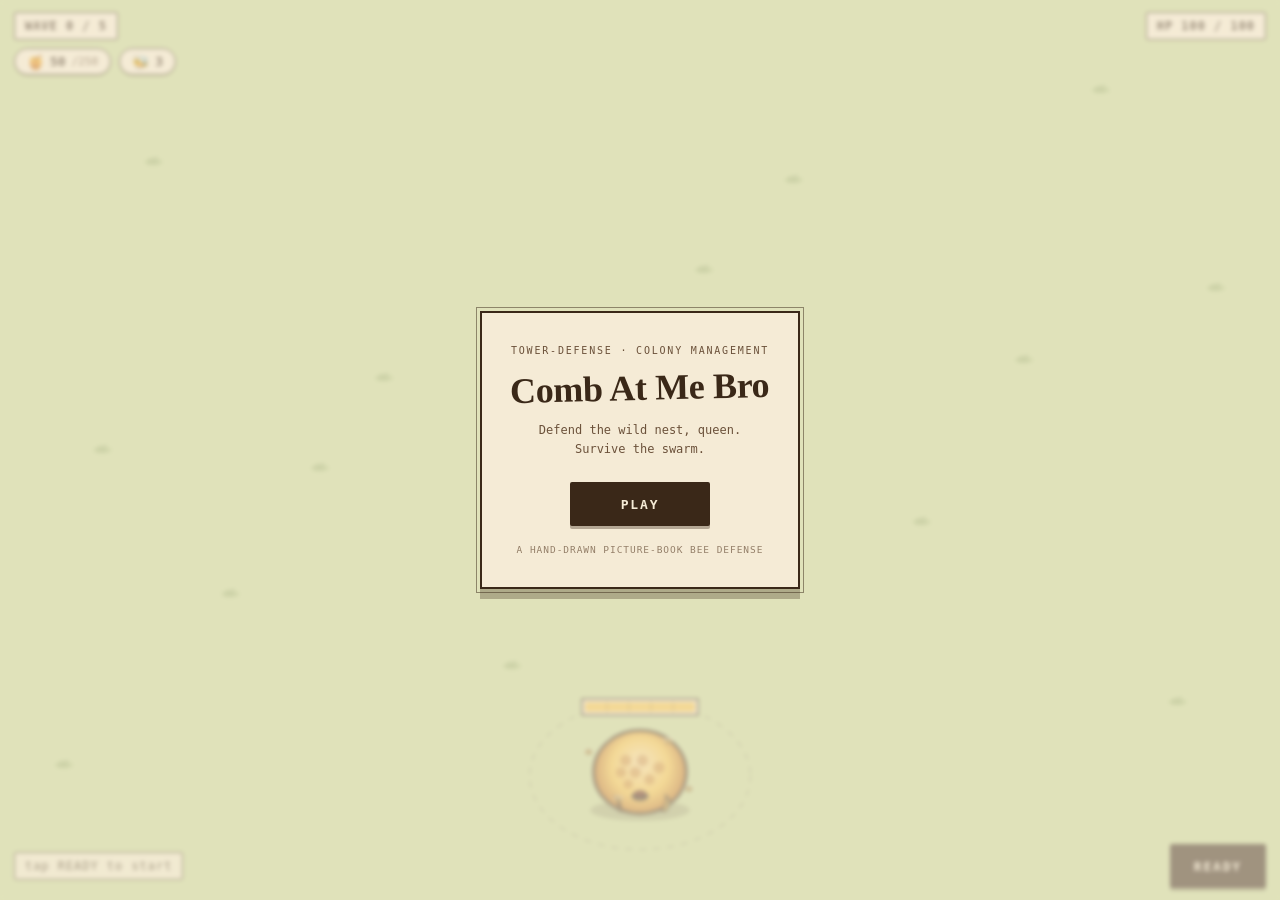
==== index.html @ 6bd29b49 "Phase B2.1: economy state foundation + HUD pills - Add honey + larvae + per-role rank state to the r" ====
<!doctype html>
<html lang="en">
<head>
  <meta charset="utf-8" />
  <meta name="viewport" content="width=device-width,initial-scale=1,viewport-fit=cover,user-scalable=no" />
  <meta name="apple-mobile-web-app-capable" content="yes" />
  <meta http-equiv="Cache-Control" content="no-cache, must-revalidate" />
  <meta http-equiv="Pragma" content="no-cache" />
  <title>Comb At Me Bro</title>
  <link rel="stylesheet" href="./style.css?v=__VERSION__" />
</head>
<body>
  <div id="stage">
    <canvas id="game"></canvas>
    <div id="hud">
      <div class="hud-stack top-stack">
        <div class="hud-row top">
          <span id="wave-label">WAVE 1 / 5</span>
          <span id="hp-label">HP 100</span>
        </div>
        <div class="hud-row currency">
          <span class="pill" id="honey-pill">
            <span class="pill-glyph">🍯</span>
            <span id="honey-amount">50</span><span class="pill-cap">/<span id="honey-cap">250</span></span>
          </span>
          <span class="pill" id="larvae-pill">
            <span class="pill-glyph">🐝</span>
            <span id="larvae-amount">3</span>
          </span>
        </div>
      </div>
      <div class="hud-row bottom">
        <span id="status">tap READY to start</span>
        <button id="ready-btn" class="primary-btn">READY</button>
      </div>
    </div>
    <div id="overlay" class="hidden">
      <div class="overlay-card">
        <h1 id="overlay-title">Game Over</h1>
        <p id="overlay-sub">The hive has fallen.</p>
        <button id="overlay-btn">Restart</button>
      </div>
    </div>
    <div id="title-screen" class="title-overlay">
      <div class="title-card">
        <p class="title-eyebrow">Tower-Defense · Colony Management</p>
        <h1 class="title-name">Comb At Me Bro</h1>
        <p class="title-tagline">Defend the wild nest, queen.<br/>Survive the swarm.</p>
        <button id="title-play" class="primary-btn">PLAY</button>
        <p class="title-foot">a hand-drawn picture-book bee defense</p>
      </div>
    </div>
  </div>
  <script type="module" src="./src/main.js?v=__VERSION__"></script>
</body>
</html>
---- style.css ----
/* Comb At Me Bro — Phase A skeleton styling.
   Palette locked: sage #C8D89A, honey #F2C24A / #E8A24A,
   rust #8A3A1C, deep ink #3A2818, paper #F5EBD6 */

:root {
  --paper: #f5ebd6;
  --paper-2: #e6dcc4;
  --ink: #3a2818;
  --ink-soft: #6b513a;
  --sage: #c8d89a;
  --honey: #f2c24a;
  --honey-deep: #b66b1e;
  --rust: #8a3a1c;
  --rule: #c8c0ad;
}

* { box-sizing: border-box; margin: 0; padding: 0; }

html, body {
  width: 100%;
  height: 100%;
  background: var(--ink);
  color: var(--ink);
  font-family: ui-monospace, 'JetBrains Mono', Menlo, Consolas, monospace;
  overflow: hidden;
  -webkit-tap-highlight-color: transparent;
  touch-action: manipulation;
  user-select: none;
}

#stage {
  position: fixed;
  inset: 0;
  display: flex;
  align-items: center;
  justify-content: center;
  background: var(--ink);
}

#game {
  display: block;
  background: var(--sage);
  width: 100%;
  height: 100%;
  /* keep portrait aspect ~ 9:19.5 on wide screens */
  max-width: 100vw;
  max-height: 100vh;
  image-rendering: auto;
}

#hud {
  position: absolute;
  inset: 0;
  pointer-events: none;
  display: flex;
  flex-direction: column;
  justify-content: space-between;
  padding: max(env(safe-area-inset-top), 12px) 14px max(env(safe-area-inset-bottom), 12px);
  font-size: 12px;
  letter-spacing: 0.08em;
}

.hud-row {
  display: flex;
  justify-content: space-between;
  align-items: center;
  color: var(--ink);
  text-shadow: 0 1px 0 var(--paper);
}

.hud-row.top span {
  background: var(--paper);
  border: 1px solid var(--ink);
  padding: 6px 10px;
  border-radius: 2px;
  font-weight: 700;
}

.hud-row.bottom span {
  background: var(--paper);
  border: 1px solid var(--ink);
  padding: 6px 10px;
  border-radius: 2px;
  opacity: 0.85;
}

.hud-stack { display: flex; flex-direction: column; gap: 8px; }

.hud-row.currency {
  justify-content: flex-start;
  gap: 8px;
}

.pill {
  display: inline-flex;
  align-items: center;
  gap: 6px;
  background: var(--paper);
  border: 1px solid var(--ink);
  border-radius: 999px;
  padding: 5px 12px;
  font-size: 13px;
  font-weight: 700;
  color: var(--ink);
  letter-spacing: 0;
  box-shadow: 0 2px 0 rgba(58, 40, 24, 0.18);
}

.pill .pill-glyph {
  font-size: 14px;
  line-height: 1;
}

.pill .pill-cap {
  font-weight: 400;
  color: var(--ink-soft);
  font-size: 11px;
}

/* visual flash when amount changes */
.pill.flash {
  animation: pill-flash 0.45s ease-out;
}

@keyframes pill-flash {
  0% { background: var(--honey, #F2C24A); transform: translateY(0); }
  40% { transform: translateY(-2px); }
  100% { background: var(--paper); transform: translateY(0); }
}

.primary-btn {
  pointer-events: auto;
  background: var(--ink);
  color: var(--paper);
  border: 2px solid var(--ink);
  padding: 12px 22px;
  font-family: inherit;
  font-size: 13px;
  font-weight: 700;
  letter-spacing: 0.14em;
  cursor: pointer;
  box-shadow: 0 3px 0 rgba(58, 40, 24, 0.35);
  border-radius: 2px;
  min-height: 44px;
  min-width: 96px;
}

.primary-btn:active {
  transform: translateY(2px);
  box-shadow: 0 1px 0 rgba(58, 40, 24, 0.35);
}

.primary-btn.hidden { display: none; }

/* ============================================================
   Title screen
   ============================================================ */
.title-overlay {
  position: absolute;
  inset: 0;
  z-index: 20;
  display: flex;
  align-items: center;
  justify-content: center;
  background: rgba(245, 235, 214, 0.55);
  backdrop-filter: blur(2px);
  -webkit-backdrop-filter: blur(2px);
  padding: 32px 24px;
}

.title-overlay.hidden { display: none; }

.title-card {
  background: var(--paper);
  border: 2px solid var(--ink);
  padding: 32px 28px;
  text-align: center;
  max-width: 94%;
  width: 320px;
  box-shadow: 0 10px 0 rgba(58, 40, 24, 0.3);
  position: relative;
}

/* secondary wobbly border line for hand-drawn doubled-stroke feel */
.title-card::before {
  content: '';
  position: absolute;
  inset: -6px;
  border: 1px solid var(--ink);
  opacity: 0.5;
  pointer-events: none;
}

.title-eyebrow {
  font-size: 10px;
  letter-spacing: 0.18em;
  text-transform: uppercase;
  color: var(--ink-soft);
  margin: 0 0 14px;
}

.title-name {
  font-family: Georgia, 'Fraunces', serif;
  font-weight: 600;
  font-size: 36px;
  line-height: 1.05;
  margin: 0 0 14px;
  letter-spacing: -0.01em;
  color: var(--ink);
  transform: rotate(-1.4deg);
  display: inline-block;
}

.title-tagline {
  font-size: 12px;
  line-height: 1.55;
  color: var(--ink-soft);
  margin: 0 0 24px;
}

.title-foot {
  font-size: 9.5px;
  letter-spacing: 0.1em;
  text-transform: uppercase;
  color: var(--ink-soft);
  margin: 18px 0 0;
  opacity: 0.7;
}

#title-play {
  min-width: 140px;
}

#overlay {
  position: absolute;
  inset: 0;
  display: flex;
  align-items: center;
  justify-content: center;
  background: rgba(58, 40, 24, 0.6);
  z-index: 10;
}

#overlay.hidden { display: none; }

.overlay-card {
  background: var(--paper);
  border: 2px solid var(--ink);
  padding: 28px 32px;
  text-align: center;
  max-width: 80%;
  box-shadow: 0 8px 0 rgba(58, 40, 24, 0.25);
}

.overlay-card h1 {
  font-family: Georgia, 'Fraunces', serif;
  font-size: 28px;
  margin-bottom: 8px;
}

.overlay-card p {
  font-size: 13px;
  color: var(--ink-soft);
  margin-bottom: 18px;
}

.overlay-card button {
  background: var(--ink);
  color: var(--paper);
  border: none;
  padding: 12px 22px;
  font-family: inherit;
  font-size: 12px;
  letter-spacing: 0.12em;
  cursor: pointer;
  pointer-events: auto;
}

.overlay-card button:active { transform: translateY(1px); }
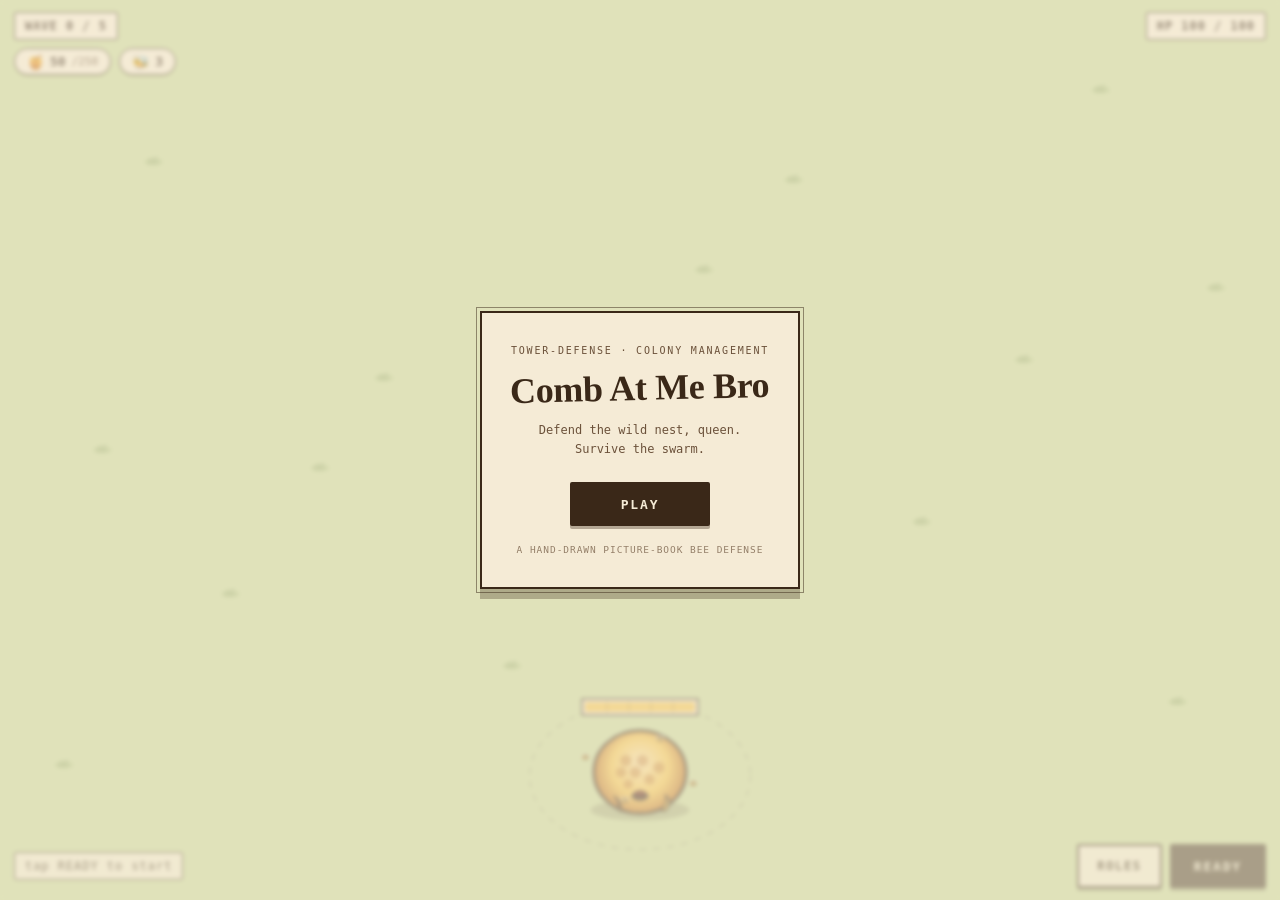
==== commit 4c4b731c: "Phase B2.2: Roles panel — first real spending decision The game now has a real economy loop. Between" ====
--- a/index.html
+++ b/index.html
@@ -31,7 +31,21 @@
       </div>
       <div class="hud-row bottom">
         <span id="status">tap READY to start</span>
-        <button id="ready-btn" class="primary-btn">READY</button>
+        <span class="bottom-actions">
+          <button id="roles-btn" class="ghost-btn">ROLES</button>
+          <button id="ready-btn" class="primary-btn">READY</button>
+        </span>
+      </div>
+    </div>
+
+    <div id="roles-panel" class="panel hidden">
+      <div class="panel-card">
+        <header class="panel-header">
+          <h2>Roles</h2>
+          <span class="panel-honey-tag">🍯 <span id="panel-honey">0</span></span>
+          <button id="roles-done" class="text-btn">DONE</button>
+        </header>
+        <div id="roles-list" class="roles-list"></div>
       </div>
     </div>
     <div id="overlay" class="hidden">
--- a/style.css
+++ b/style.css
@@ -128,6 +128,227 @@
   100% { background: var(--paper); transform: translateY(0); }
 }
 
+/* ============================================================
+   Bottom action bar / ghost button
+   ============================================================ */
+.bottom-actions {
+  display: inline-flex !important;
+  gap: 8px;
+  background: transparent !important;
+  border: none !important;
+  padding: 0 !important;
+  pointer-events: auto;
+}
+
+.ghost-btn {
+  pointer-events: auto;
+  background: var(--paper);
+  color: var(--ink);
+  border: 2px solid var(--ink);
+  padding: 12px 18px;
+  font-family: inherit;
+  font-size: 12px;
+  font-weight: 700;
+  letter-spacing: 0.14em;
+  cursor: pointer;
+  border-radius: 2px;
+  min-height: 44px;
+  min-width: 80px;
+  box-shadow: 0 3px 0 rgba(58, 40, 24, 0.35);
+}
+
+.ghost-btn:active {
+  transform: translateY(2px);
+  box-shadow: 0 1px 0 rgba(58, 40, 24, 0.35);
+}
+
+.ghost-btn.hidden { display: none; }
+
+/* ============================================================
+   Bottom-sheet panel (Roles)
+   ============================================================ */
+.panel {
+  position: absolute;
+  inset: 0;
+  z-index: 15;
+  display: flex;
+  align-items: flex-end;
+  background: rgba(58, 40, 24, 0.55);
+  pointer-events: auto;
+  transition: background 0.2s ease;
+}
+
+.panel.hidden {
+  display: none;
+}
+
+.panel-card {
+  width: 100%;
+  background: var(--paper);
+  border-top: 2px solid var(--ink);
+  padding: 18px 16px max(env(safe-area-inset-bottom), 18px);
+  max-height: 78vh;
+  overflow-y: auto;
+  box-shadow: 0 -6px 0 rgba(58, 40, 24, 0.3);
+  animation: panel-slide-up 0.28s ease-out;
+}
+
+@keyframes panel-slide-up {
+  from { transform: translateY(100%); }
+  to { transform: translateY(0); }
+}
+
+.panel-header {
+  display: flex;
+  justify-content: space-between;
+  align-items: center;
+  margin-bottom: 14px;
+  padding-bottom: 14px;
+  border-bottom: 1px dashed var(--rule);
+  gap: 12px;
+}
+
+.panel-header h2 {
+  font-family: Georgia, 'Fraunces', serif;
+  font-size: 22px;
+  font-weight: 600;
+  margin: 0;
+  flex: 0 0 auto;
+}
+
+.panel-honey-tag {
+  flex: 1;
+  text-align: right;
+  font-size: 14px;
+  font-weight: 700;
+  color: var(--ink);
+  letter-spacing: 0;
+}
+
+.text-btn {
+  background: transparent;
+  border: none;
+  color: var(--ink);
+  font-family: inherit;
+  font-size: 12px;
+  letter-spacing: 0.12em;
+  font-weight: 700;
+  cursor: pointer;
+  padding: 8px 10px;
+  flex: 0 0 auto;
+}
+
+/* ============================================================
+   Role cards inside the Roles panel
+   ============================================================ */
+.role-card {
+  background: var(--paper-2, #E8DCBF);
+  border: 1.5px solid var(--ink);
+  padding: 12px 14px;
+  margin-bottom: 12px;
+  display: grid;
+  grid-template-columns: 36px 1fr;
+  gap: 8px 14px;
+  align-items: center;
+  position: relative;
+}
+
+.role-card .role-glyph {
+  grid-column: 1;
+  grid-row: 1 / span 3;
+  font-size: 26px;
+  text-align: center;
+  align-self: start;
+  padding-top: 4px;
+}
+
+.role-head {
+  display: flex;
+  justify-content: space-between;
+  align-items: center;
+  font-weight: 700;
+  font-size: 14px;
+  letter-spacing: 0.05em;
+}
+
+.role-rank-dots {
+  display: inline-flex;
+  gap: 4px;
+}
+
+.role-rank-dots .dot {
+  width: 9px;
+  height: 9px;
+  border: 1px solid var(--ink);
+  border-radius: 50%;
+}
+
+.role-rank-dots .dot.filled {
+  background: var(--honey, #F2C24A);
+}
+
+.role-desc {
+  font-size: 11px;
+  line-height: 1.45;
+  color: var(--ink-soft);
+}
+
+.role-next {
+  font-size: 12px;
+  color: var(--ink);
+  display: flex;
+  justify-content: space-between;
+  align-items: center;
+  gap: 10px;
+}
+
+.role-next b {
+  color: var(--honey-deep, #B66B1E);
+}
+
+.role-next-text {
+  flex: 1;
+}
+
+.role-btn {
+  background: var(--ink);
+  color: var(--paper);
+  border: none;
+  padding: 8px 14px;
+  font-family: inherit;
+  font-size: 11px;
+  font-weight: 700;
+  letter-spacing: 0.12em;
+  cursor: pointer;
+  border-radius: 2px;
+  min-height: 36px;
+  white-space: nowrap;
+}
+
+.role-btn:active { transform: translateY(1px); }
+
+.role-btn:disabled {
+  background: transparent;
+  color: var(--ink-soft);
+  border: 1px solid var(--rule);
+  cursor: not-allowed;
+}
+
+.role-cost {
+  font-weight: 700;
+  font-size: 12px;
+  color: var(--ink);
+}
+
+.role-cost.unaffordable {
+  color: var(--rust, #8A3A1C);
+}
+
+.role-card.maxed {
+  opacity: 0.7;
+  background: var(--paper);
+}
+
 .primary-btn {
   pointer-events: auto;
   background: var(--ink);
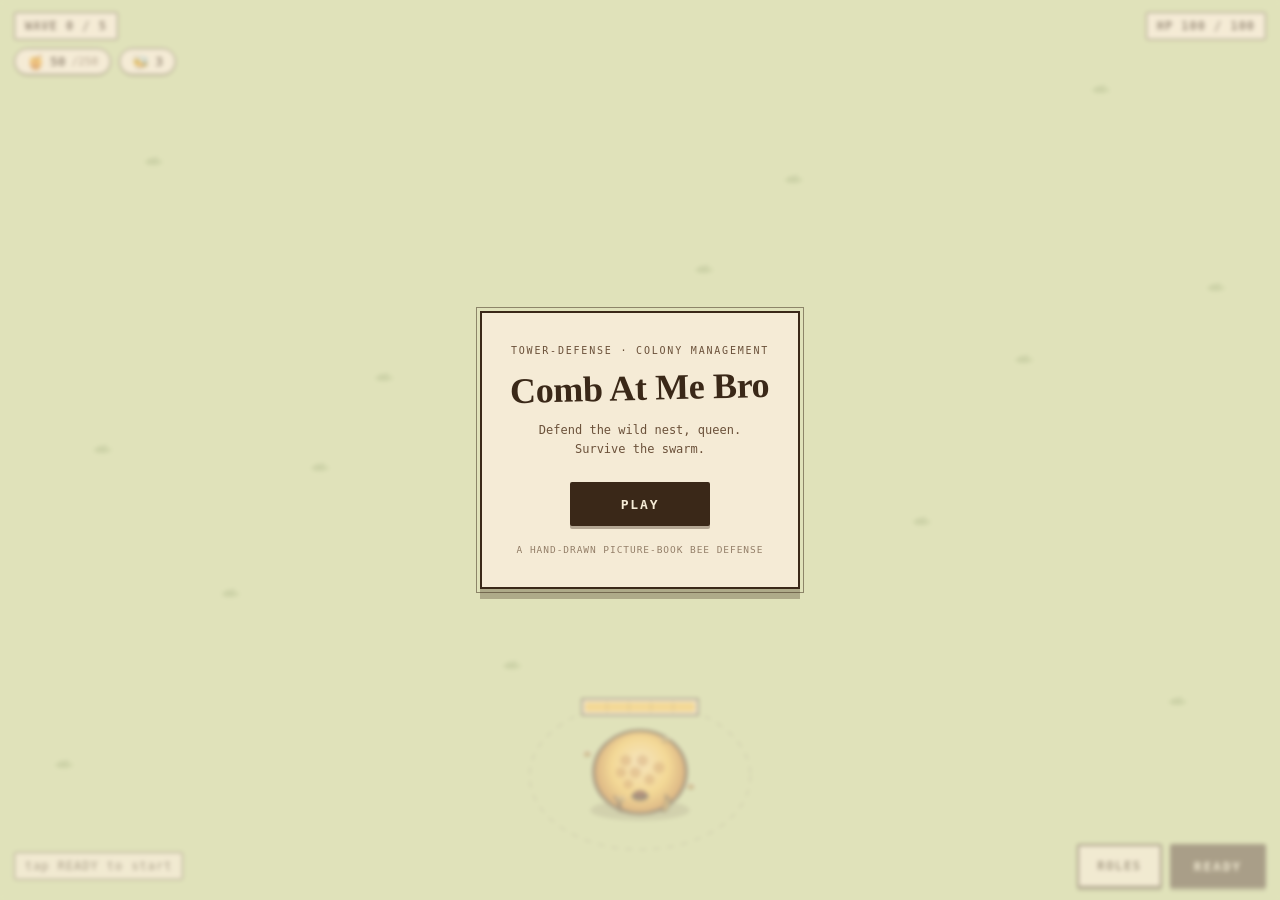
==== commit c9a42369: "Phase B2.3: Hive Conditions — per-run modifiers for build divergence Adds the user's most-requested " ====
--- a/index.html
+++ b/index.html
@@ -16,6 +16,7 @@
       <div class="hud-stack top-stack">
         <div class="hud-row top">
           <span id="wave-label">WAVE 1 / 5</span>
+          <span id="modifier-tag" class="modifier-tag" style="display:none"></span>
           <span id="hp-label">HP 100</span>
         </div>
         <div class="hud-row currency">
@@ -64,6 +65,14 @@
         <p class="title-foot">a hand-drawn picture-book bee defense</p>
       </div>
     </div>
+    <div id="modifier-picker" class="title-overlay hidden">
+      <div class="picker-card">
+        <p class="title-eyebrow">Hive Condition</p>
+        <h2 class="picker-title">The land speaks.</h2>
+        <p class="picker-sub">Each run begins with one. It will shape the build you find.</p>
+        <div id="modifier-options" class="modifier-options"></div>
+      </div>
+    </div>
   </div>
   <script type="module" src="./src/main.js?v=__VERSION__"></script>
 </body>
--- a/style.css
+++ b/style.css
@@ -452,6 +452,115 @@
   min-width: 140px;
 }
 
+/* ============================================================
+   Modifier picker (Hive Condition)
+   ============================================================ */
+.picker-card {
+  background: var(--paper);
+  border: 2px solid var(--ink);
+  padding: 24px 20px 22px;
+  width: 92%;
+  max-width: 380px;
+  max-height: 92vh;
+  overflow-y: auto;
+  text-align: center;
+  position: relative;
+  box-shadow: 0 10px 0 rgba(58, 40, 24, 0.3);
+}
+
+.picker-card::before {
+  content: '';
+  position: absolute;
+  inset: -6px;
+  border: 1px solid var(--ink);
+  opacity: 0.5;
+  pointer-events: none;
+}
+
+.picker-title {
+  font-family: Georgia, 'Fraunces', serif;
+  font-weight: 600;
+  font-size: 24px;
+  margin: 0 0 6px;
+  color: var(--ink);
+  transform: rotate(-1deg);
+  display: inline-block;
+}
+
+.picker-sub {
+  font-size: 11.5px;
+  line-height: 1.55;
+  color: var(--ink-soft);
+  margin: 0 0 22px;
+}
+
+.modifier-options {
+  display: flex;
+  flex-direction: column;
+  gap: 10px;
+  text-align: left;
+}
+
+.modifier-card {
+  border: 1.5px solid var(--ink);
+  background: var(--paper-2, #E8DCBF);
+  padding: 14px;
+  cursor: pointer;
+  transition: transform 0.1s ease, background 0.12s, box-shadow 0.12s;
+  box-shadow: 0 3px 0 rgba(58, 40, 24, 0.25);
+  pointer-events: auto;
+}
+
+.modifier-card:hover { background: var(--paper); }
+.modifier-card:active {
+  transform: translateY(2px);
+  box-shadow: 0 1px 0 rgba(58, 40, 24, 0.25);
+}
+
+.modifier-card .mod-name {
+  font-family: Georgia, 'Fraunces', serif;
+  font-size: 17px;
+  font-weight: 600;
+  margin: 0 0 6px;
+  color: var(--ink);
+}
+
+.modifier-card .mod-summary {
+  font-size: 12px;
+  font-weight: 700;
+  color: var(--honey-deep, #B66B1E);
+  margin: 0 0 6px;
+}
+
+.modifier-card .mod-flavor {
+  font-size: 10.5px;
+  color: var(--ink-soft);
+  font-style: italic;
+  line-height: 1.5;
+  margin: 0 0 8px;
+}
+
+.modifier-card .mod-pushes {
+  font-size: 9.5px;
+  letter-spacing: 0.12em;
+  text-transform: uppercase;
+  color: var(--ink-soft);
+  margin: 0;
+}
+
+/* HUD modifier tag */
+.modifier-tag {
+  font-size: 10px;
+  letter-spacing: 0.08em;
+  text-transform: uppercase;
+  background: var(--ink);
+  color: var(--paper);
+  padding: 4px 8px;
+  border-radius: 2px;
+  font-weight: 700;
+  text-shadow: none !important;
+}
+
 #overlay {
   position: absolute;
   inset: 0;
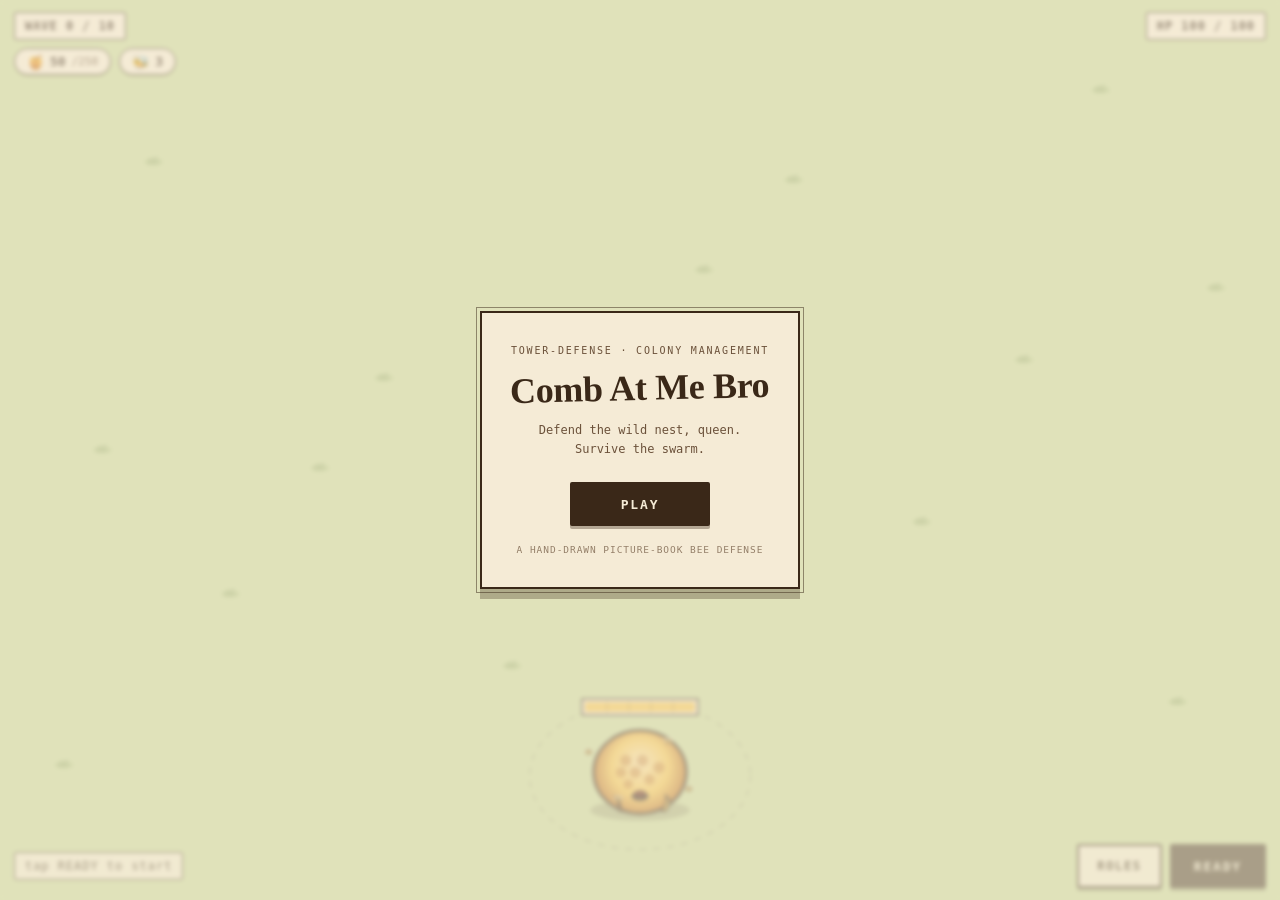
==== commit 943a5705: "Phase B2.5: Boons + Striker–Nurse population cap Two big build-divergence systems land together.  BO" ====
--- a/index.html
+++ b/index.html
@@ -73,6 +73,14 @@
         <div id="modifier-options" class="modifier-options"></div>
       </div>
     </div>
+    <div id="boon-picker" class="title-overlay hidden">
+      <div class="picker-card">
+        <p class="title-eyebrow">A Gift From The Hive</p>
+        <h2 class="picker-title">Pick one.</h2>
+        <p class="picker-sub">Boons stack across the run. Choose what bends your build.</p>
+        <div id="boon-options" class="modifier-options"></div>
+      </div>
+    </div>
   </div>
   <script type="module" src="./src/main.js?v=__VERSION__"></script>
 </body>
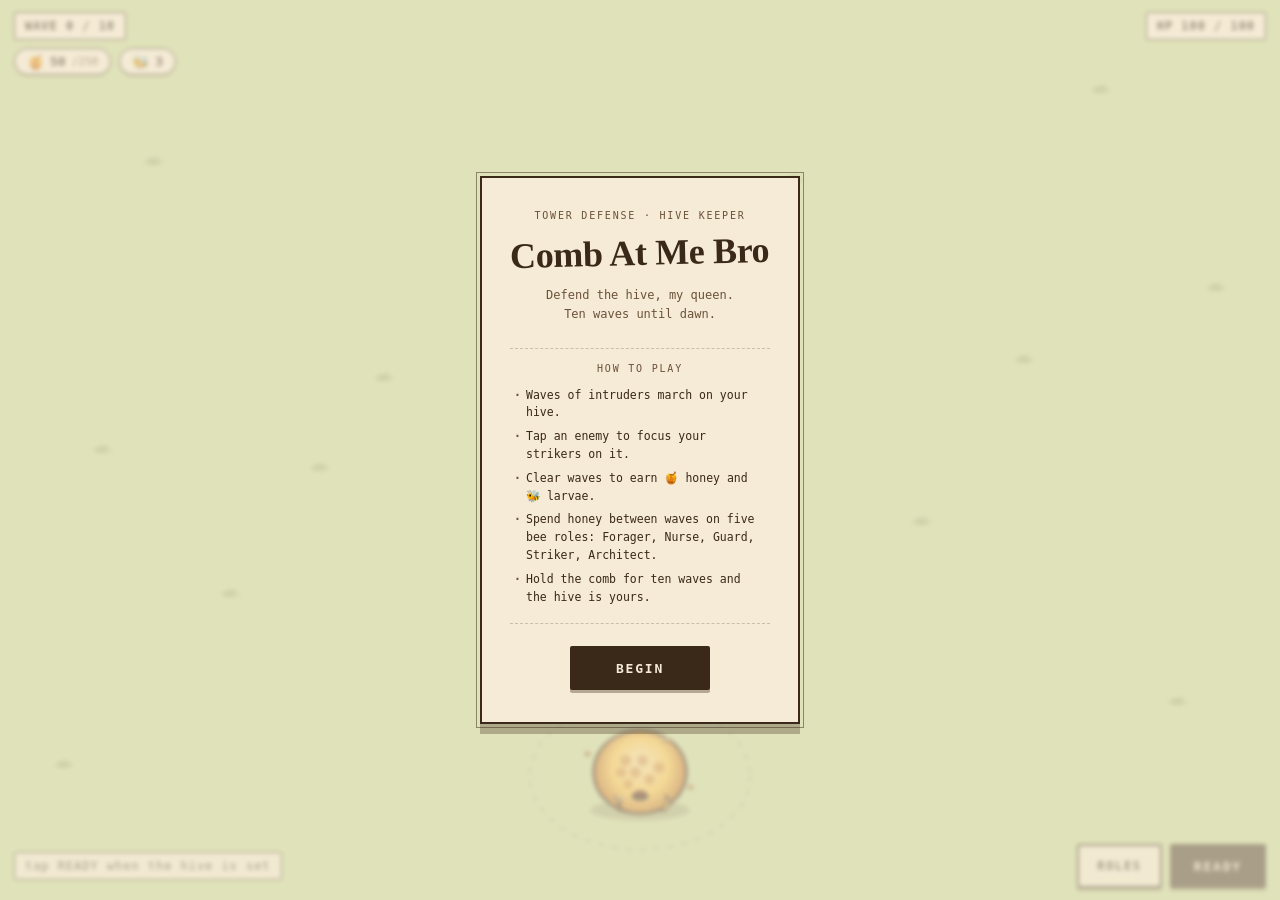
==== commit 2e4e7795: "Phase B2.9: full text pass + How To Play panel User feedback was sharp: dev-meta language was leakin" ====
--- a/index.html
+++ b/index.html
@@ -58,18 +58,27 @@
     </div>
     <div id="title-screen" class="title-overlay">
       <div class="title-card">
-        <p class="title-eyebrow">Tower-Defense · Colony Management</p>
+        <p class="title-eyebrow">Tower Defense · Hive Keeper</p>
         <h1 class="title-name">Comb At Me Bro</h1>
-        <p class="title-tagline">Defend the wild nest, queen.<br/>Survive the swarm.</p>
-        <button id="title-play" class="primary-btn">PLAY</button>
-        <p class="title-foot">a hand-drawn picture-book bee defense</p>
+        <p class="title-tagline">Defend the hive, my queen.<br/>Ten waves until dawn.</p>
+        <div class="howto">
+          <p class="howto-head">HOW TO PLAY</p>
+          <ul class="howto-list">
+            <li>Waves of intruders march on your hive.</li>
+            <li>Tap an enemy to focus your strikers on it.</li>
+            <li>Clear waves to earn 🍯 honey and 🐝 larvae.</li>
+            <li>Spend honey between waves on five bee roles: Forager, Nurse, Guard, Striker, Architect.</li>
+            <li>Hold the comb for ten waves and the hive is yours.</li>
+          </ul>
+        </div>
+        <button id="title-play" class="primary-btn">BEGIN</button>
       </div>
     </div>
     <div id="modifier-picker" class="title-overlay hidden">
       <div class="picker-card">
-        <p class="title-eyebrow">Hive Condition</p>
+        <p class="title-eyebrow">The Season's Omen</p>
         <h2 class="picker-title">The land speaks.</h2>
-        <p class="picker-sub">Each run begins with one. It will shape the build you find.</p>
+        <p class="picker-sub">Every dawn carries one. It will shape the hive you raise.</p>
         <div id="modifier-options" class="modifier-options"></div>
       </div>
     </div>
@@ -77,7 +86,7 @@
       <div class="picker-card">
         <p class="title-eyebrow">A Gift From The Hive</p>
         <h2 class="picker-title">Pick one.</h2>
-        <p class="picker-sub">Boons stack across the run. Choose what bends your build.</p>
+        <p class="picker-sub">Gifts stay with you to the end of the run. Choose well.</p>
         <div id="boon-options" class="modifier-options"></div>
       </div>
     </div>
--- a/style.css
+++ b/style.css
@@ -448,6 +448,45 @@
   opacity: 0.7;
 }
 
+.howto {
+  border-top: 1px dashed var(--rule);
+  border-bottom: 1px dashed var(--rule);
+  padding: 14px 4px;
+  margin: 0 0 22px;
+  text-align: left;
+}
+
+.howto-head {
+  font-size: 10px;
+  letter-spacing: 0.18em;
+  text-transform: uppercase;
+  color: var(--ink-soft);
+  margin: 0 0 10px;
+  text-align: center;
+}
+
+.howto-list {
+  list-style: none;
+  margin: 0;
+  padding: 0;
+  font-size: 11.5px;
+  line-height: 1.55;
+  color: var(--ink);
+}
+
+.howto-list li {
+  padding: 3px 0 3px 12px;
+  position: relative;
+}
+
+.howto-list li::before {
+  content: '·';
+  position: absolute;
+  left: 0;
+  color: var(--ink-soft);
+  font-weight: 700;
+}
+
 #title-play {
   min-width: 140px;
 }
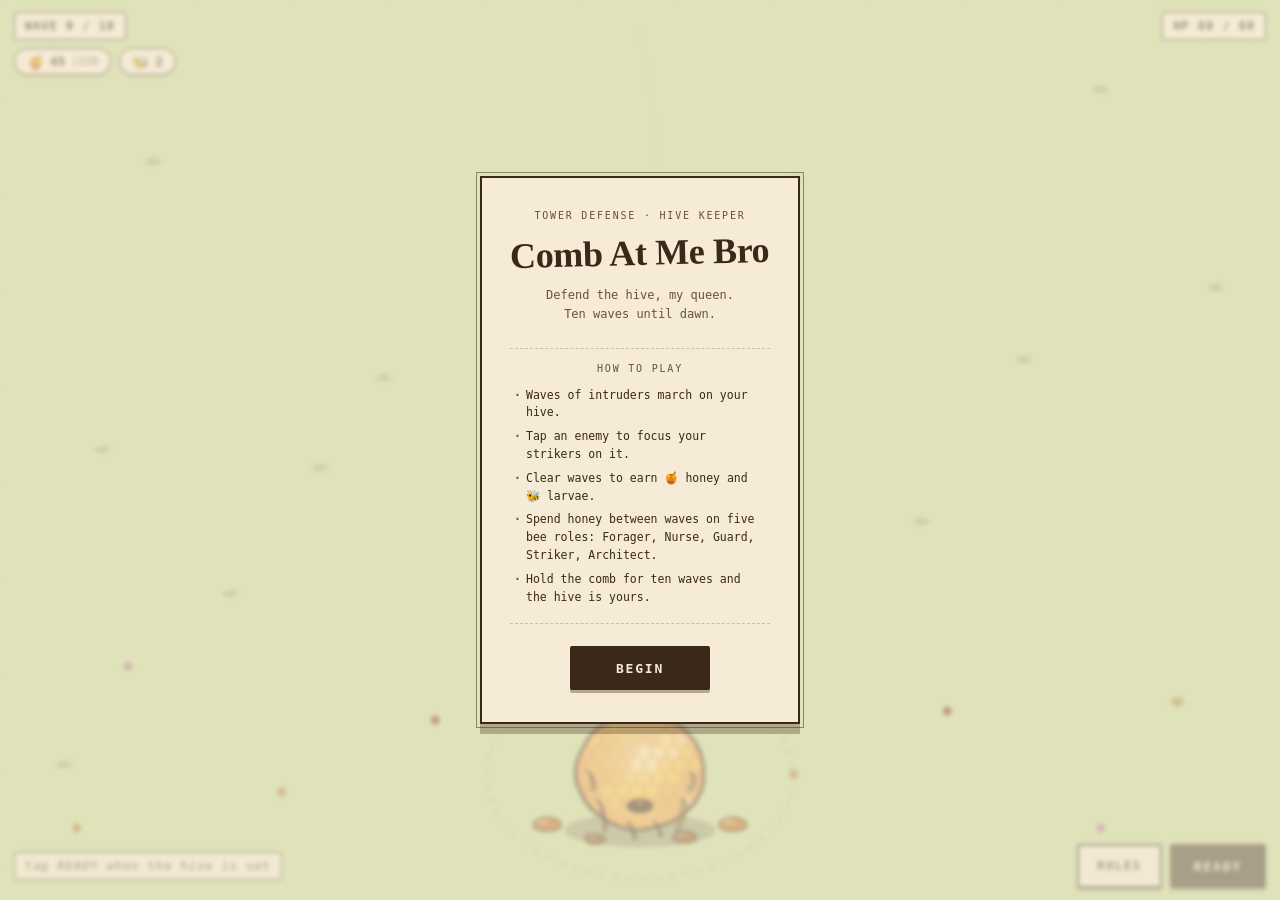
==== commit df680341: "Phase B3.2: ACTIVE ABILITY — Rally Hum (player agency during waves) Two subagent reviews converged o" ====
--- a/index.html
+++ b/index.html
@@ -37,6 +37,7 @@
           <button id="ready-btn" class="primary-btn">READY</button>
         </span>
       </div>
+      <div id="ability-bar" class="ability-bar hidden"></div>
     </div>
 
     <div id="roles-panel" class="panel hidden">
--- a/style.css
+++ b/style.css
@@ -345,8 +345,188 @@
 }
 
 .role-card.maxed {
-  opacity: 0.7;
-  background: var(--paper);
+  background: var(--paper);
+}
+
+/* ============================================================
+   Spec choice (rank 3 fork) and locked-spec display
+   ============================================================ */
+.spec-choices {
+  display: flex;
+  flex-direction: column;
+  gap: 8px;
+  margin-top: 8px;
+}
+
+.spec-card {
+  background: var(--paper);
+  border: 1.5px solid var(--ink);
+  padding: 10px 12px;
+  text-align: left;
+  cursor: pointer;
+  font-family: inherit;
+  color: var(--ink);
+  display: flex;
+  flex-direction: column;
+  gap: 4px;
+  transition: transform 0.1s ease, box-shadow 0.12s, background 0.12s;
+  box-shadow: 0 2px 0 rgba(58, 40, 24, 0.2);
+}
+
+.spec-card:hover { background: var(--paper-2, #E8DCBF); }
+.spec-card:active {
+  transform: translateY(2px);
+  box-shadow: 0 0 0 rgba(58, 40, 24, 0.2);
+}
+
+.spec-card:disabled {
+  opacity: 0.55;
+  cursor: not-allowed;
+  background: transparent;
+}
+
+.spec-card .spec-name {
+  font-family: Georgia, 'Fraunces', serif;
+  font-weight: 600;
+  font-size: 13.5px;
+  color: var(--ink);
+}
+
+.spec-card .spec-desc {
+  font-size: 10.5px;
+  line-height: 1.45;
+  color: var(--ink-soft);
+}
+
+.role-spec-locked {
+  background: var(--paper);
+  border: 1px dashed var(--ink-soft);
+  padding: 8px 10px;
+  margin-top: 6px;
+}
+
+.role-spec-locked .spec-locked-name {
+  font-family: Georgia, 'Fraunces', serif;
+  font-weight: 600;
+  font-size: 13px;
+  color: var(--honey-deep, #B66B1E);
+  display: block;
+  margin-bottom: 4px;
+}
+
+.role-spec-locked .spec-locked-desc {
+  font-size: 10.5px;
+  line-height: 1.45;
+  color: var(--ink-soft);
+  margin: 0;
+}
+
+/* ============================================================
+   Ability bar — bottom of screen during combat
+   ============================================================ */
+.ability-bar {
+  position: absolute;
+  left: 0;
+  right: 0;
+  bottom: max(env(safe-area-inset-bottom), 14px);
+  display: flex;
+  justify-content: center;
+  gap: 12px;
+  padding: 0 14px;
+  pointer-events: none;
+  z-index: 8;
+}
+
+.ability-bar.hidden { display: none; }
+
+.ability-btn {
+  pointer-events: auto;
+  position: relative;
+  background: var(--paper);
+  border: 2px solid var(--ink);
+  width: 72px;
+  height: 72px;
+  padding: 4px;
+  cursor: pointer;
+  box-shadow: 0 4px 0 rgba(58, 40, 24, 0.35);
+  display: flex;
+  flex-direction: column;
+  align-items: center;
+  justify-content: center;
+  gap: 2px;
+  font-family: inherit;
+  border-radius: 4px;
+  user-select: none;
+}
+
+.ability-btn:active {
+  transform: translateY(2px);
+  box-shadow: 0 2px 0 rgba(58, 40, 24, 0.35);
+}
+
+.ability-btn:disabled {
+  opacity: 0.45;
+  cursor: not-allowed;
+}
+
+.ability-btn.unaffordable {
+  background: var(--paper-2, #E8DCBF);
+}
+
+.ability-btn .ab-glyph {
+  font-size: 28px;
+  line-height: 1;
+  font-family: Georgia, 'Fraunces', serif;
+  color: var(--ink);
+  font-weight: 600;
+}
+
+.ability-btn .ab-cost {
+  font-size: 10px;
+  font-weight: 700;
+  letter-spacing: 0.04em;
+  color: var(--ink);
+  margin-top: 1px;
+}
+
+.ability-btn .ab-name {
+  font-size: 8.5px;
+  letter-spacing: 0.1em;
+  color: var(--ink-soft);
+  text-transform: uppercase;
+  margin-top: 1px;
+}
+
+/* Cooldown overlay — circular sweep */
+.ability-btn .ab-cd {
+  position: absolute;
+  inset: 4px;
+  background: rgba(58, 40, 24, 0.55);
+  pointer-events: none;
+  display: flex;
+  align-items: center;
+  justify-content: center;
+  color: var(--paper);
+  font-weight: 700;
+  font-size: 16px;
+  font-family: Georgia, 'Fraunces', serif;
+}
+
+.ability-btn .ab-cd.ready {
+  display: none;
+}
+
+/* Active glow when buff is running */
+.ability-btn.glowing {
+  background: var(--honey-light, #F7DDA0);
+  box-shadow: 0 4px 0 rgba(58, 40, 24, 0.35),
+              0 0 14px 4px rgba(242, 194, 74, 0.45);
+  animation: ability-glow 0.7s ease-in-out infinite alternate;
+}
+
+@keyframes ability-glow {
+  from { filter: brightness(1); }
+  to   { filter: brightness(1.18); }
 }
 
 .primary-btn {
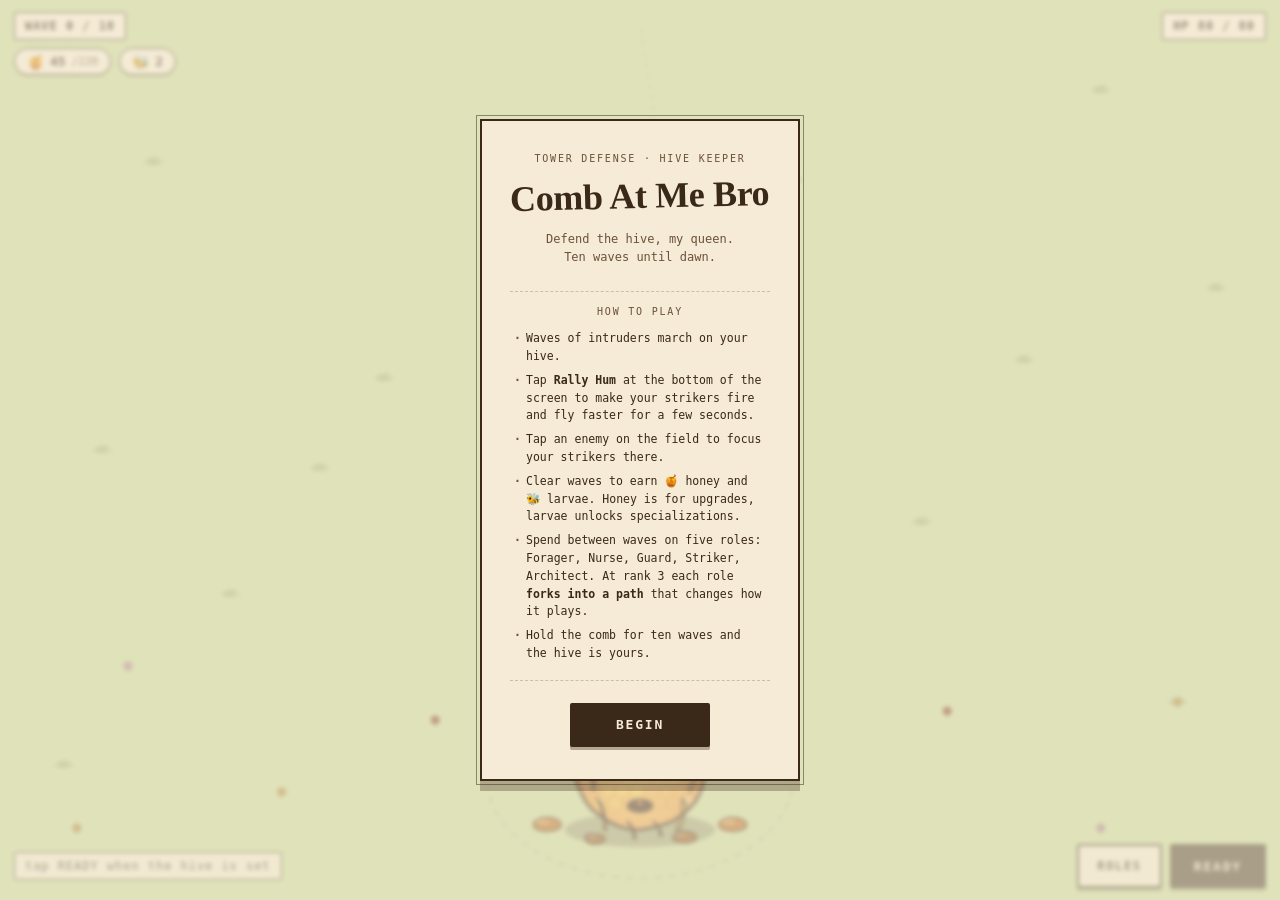
==== commit 11196424: "Update HOW TO PLAY for Rally Hum + spec forks A new player needs to know there's a button at the bot" ====
--- a/index.html
+++ b/index.html
@@ -66,9 +66,10 @@
           <p class="howto-head">HOW TO PLAY</p>
           <ul class="howto-list">
             <li>Waves of intruders march on your hive.</li>
-            <li>Tap an enemy to focus your strikers on it.</li>
-            <li>Clear waves to earn 🍯 honey and 🐝 larvae.</li>
-            <li>Spend honey between waves on five bee roles: Forager, Nurse, Guard, Striker, Architect.</li>
+            <li>Tap <b>Rally Hum</b> at the bottom of the screen to make your strikers fire and fly faster for a few seconds.</li>
+            <li>Tap an enemy on the field to focus your strikers there.</li>
+            <li>Clear waves to earn 🍯 honey and 🐝 larvae. Honey is for upgrades, larvae unlocks specializations.</li>
+            <li>Spend between waves on five roles: Forager, Nurse, Guard, Striker, Architect. At rank 3 each role <b>forks into a path</b> that changes how it plays.</li>
             <li>Hold the comb for ten waves and the hive is yours.</li>
           </ul>
         </div>
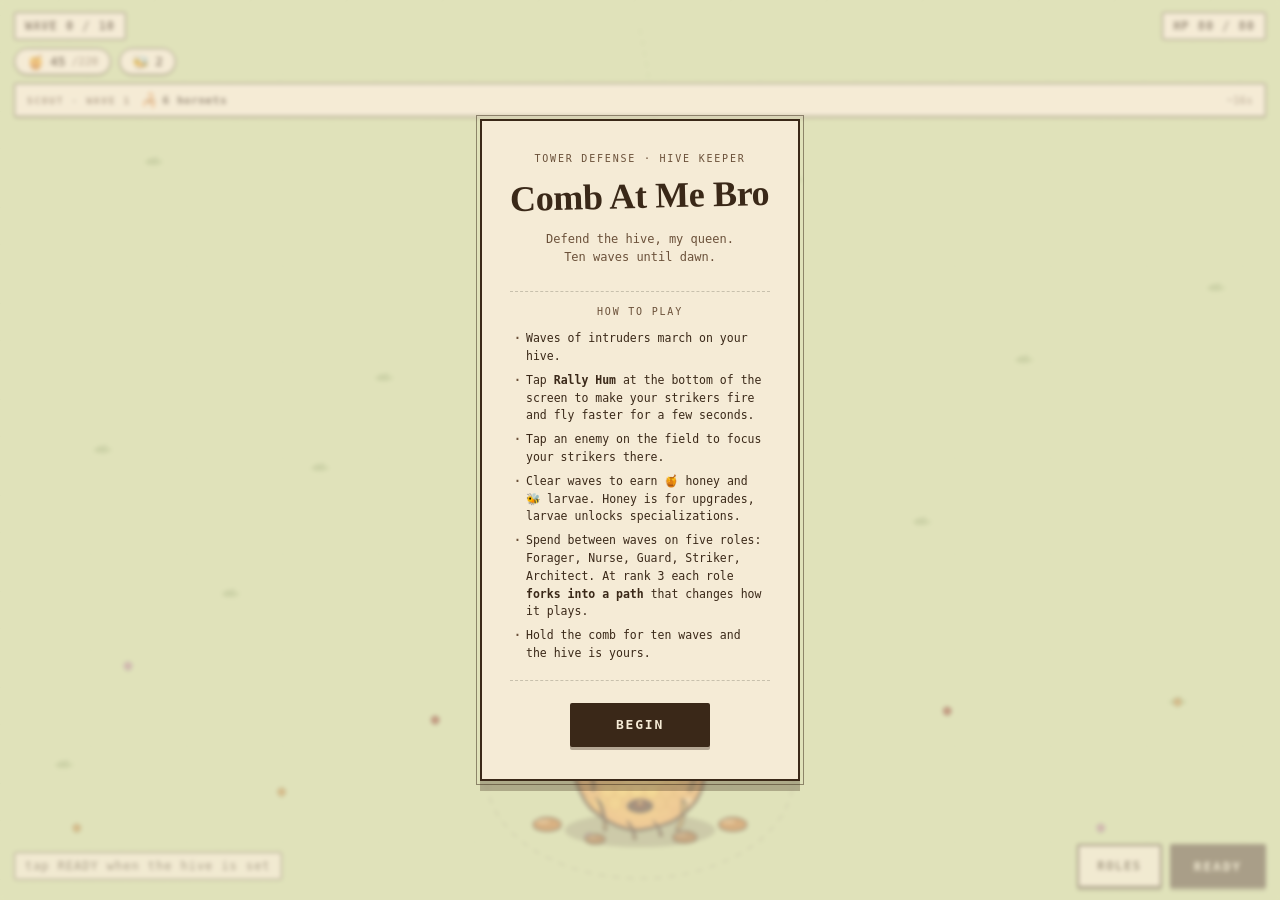
==== commit e7a967fa: "Phase B3.3: Rally Hum tuning + wave-preview + active visuals Post-Rally fresh-eyes audit pointed at " ====
--- a/index.html
+++ b/index.html
@@ -29,6 +29,7 @@
             <span id="larvae-amount">3</span>
           </span>
         </div>
+        <div id="wave-preview" class="wave-preview hidden"></div>
       </div>
       <div class="hud-row bottom">
         <span id="status">tap READY to start</span>
--- a/style.css
+++ b/style.css
@@ -120,6 +120,52 @@
 /* visual flash when amount changes */
 .pill.flash {
   animation: pill-flash 0.45s ease-out;
+}
+
+/* ============================================================
+   Wave preview — between waves, what's coming next
+   ============================================================ */
+.wave-preview {
+  background: var(--paper);
+  border: 1px solid var(--ink);
+  padding: 8px 12px;
+  font-size: 11px;
+  color: var(--ink);
+  border-radius: 2px;
+  letter-spacing: 0.05em;
+  display: flex;
+  align-items: center;
+  gap: 10px;
+  flex-wrap: wrap;
+  box-shadow: 0 2px 0 rgba(58, 40, 24, 0.18);
+}
+
+.wave-preview.hidden { display: none; }
+
+.wave-preview .wp-label {
+  font-size: 9.5px;
+  letter-spacing: 0.18em;
+  text-transform: uppercase;
+  color: var(--ink-soft);
+  font-weight: 700;
+}
+
+.wave-preview .wp-row {
+  display: inline-flex;
+  align-items: center;
+  gap: 4px;
+  font-weight: 700;
+}
+
+.wave-preview .wp-glyph {
+  font-size: 14px;
+}
+
+.wave-preview .wp-duration {
+  margin-left: auto;
+  font-size: 10px;
+  color: var(--ink-soft);
+  font-weight: 400;
 }
 
 @keyframes pill-flash {
